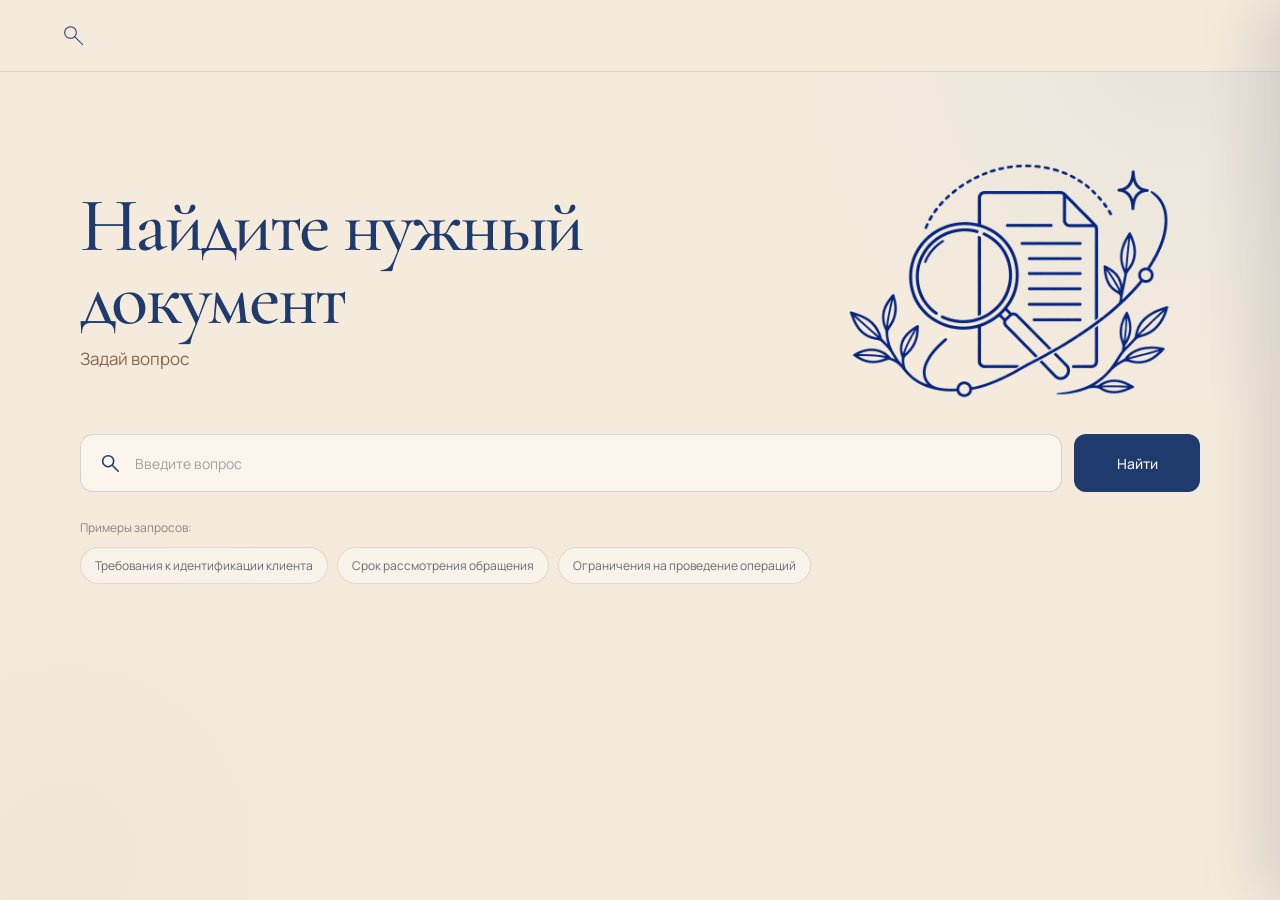
==== frontend/index.html @ 0c2b7472 "Add product interface" ====
<!DOCTYPE html>
<html lang="ru">
<head>
    <meta charset="UTF-8">
    <meta name="viewport" content="width=device-width, initial-scale=1.0">

    <title>Поиск по финансовым документам</title>

    <link rel="preconnect" href="https://fonts.googleapis.com">
    <link rel="preconnect" href="https://fonts.gstatic.com" crossorigin>

    <link
        href="https://fonts.googleapis.com/css2?family=Cormorant+Garamond:wght@400;500;600&family=Manrope:wght@400;500;600&display=swap"
        rel="stylesheet"
    >

    <link rel="stylesheet" href="styles.css">
</head>

<body>

<header class="header">

    <button
        class="logo"
        id="logoButton"
        aria-label="На главную"
        title="На главную"
    >
        <svg viewBox="0 0 48 48">
            <circle cx="18" cy="18" r="10"></circle>
            <line x1="26" y1="26" x2="39" y2="39"></line>
        </svg>
    </button>

</header>


<main class="page">

    <!-- =========================
         ОСНОВНОЙ ПОИСК
    ========================== -->

    <section class="search-section">

        <div class="hero">

            <div class="hero-text">
                <h1>Найдите нужный документ</h1>
                <p>Задай вопрос</p>
            </div>

            <img
                class="hero-illustration"
                src="assets/hero-search.png"
                alt=""
            >

        </div>


        <form
            class="search-form"
            id="searchForm"
        >

            <div
                class="search-input-wrapper"
                id="inputWrapper"
            >

                <svg
                    class="input-icon"
                    viewBox="0 0 24 24"
                    aria-hidden="true"
                >
                    <circle cx="10" cy="10" r="6"></circle>
                    <line x1="15" y1="15" x2="21" y2="21"></line>
                </svg>

                <input
                    id="searchInput"
                    type="text"
                    placeholder="Введите вопрос"
                    autocomplete="off"
                >

                <button
                    type="button"
                    class="clear-button"
                    id="clearButton"
                    aria-label="Очистить запрос"
                >
                    ×
                </button>

            </div>

            <button
                type="submit"
                class="search-button"
            >
                Найти
            </button>

        </form>


        <div
            class="validation-message"
            id="validationMessage"
        >
            <span>!</span>
            Введите вопрос для поиска.
        </div>


        <div
            class="examples"
            id="mainExamples"
        >

            <p>Примеры запросов:</p>

            <div class="example-list">

                <button
                    type="button"
                    data-query="Какие требования предъявляются к идентификации клиента?"
                >
                    Требования к идентификации клиента
                </button>

                <button
                    type="button"
                    data-query="В какие сроки рассматривается обращение клиента банка?"
                >
                    Срок рассмотрения обращения
                </button>

                <button
                    type="button"
                    data-query="В каких случаях банк может отказать клиенту в проведении операции?"
                >
                    Ограничения на проведение операций
                </button>

            </div>

        </div>

    </section>


    <!-- =========================
         ЗАГРУЗКА
    ========================== -->

    <section
        class="state-card loading-state hidden"
        id="loadingState"
    >

        <img
            class="loading-illustration"
            src="assets/loading-search.png"
            alt=""
        >

        <h2>Ищем подходящие документы...</h2>

        <p>
            Это может занять несколько секунд.
        </p>

        <div class="loading-dots">
            <span></span>
            <span></span>
            <span></span>
        </div>

    </section>


    <!-- =========================
         РЕЗУЛЬТАТЫ
    ========================== -->

    <section
        class="results hidden"
        id="resultsState"
    >

        <article class="answer-card">

            <div class="answer-content">

                <div class="answer-header">

                    <h2>
                        Ответ по найденным материалам
                    </h2>

                    <span class="demo-badge">
                        Демонстрационный ответ
                    </span>

                </div>

                <p>
                    Банк может ограничить или отказать в проведении операции
                    в случаях, предусмотренных законодательством и внутренними
                    процедурами контроля. Конкретное решение зависит от
                    обстоятельств операции и применимых нормативных требований.
                </p>

                <div class="answer-sources">

                    <span>Источники ответа:</span>

                    <button
                        type="button"
                        data-answer-source="first"
                    >
                        1
                    </button>

                    <button
                        type="button"
                        data-answer-source="second"
                    >
                        2
                    </button>

                </div>

            </div>


            <img
                class="answer-decoration"
                src="assets/document-stack.png"
                alt=""
            >

        </article>


        <div class="results-heading">

            <h2>Найденные документы</h2>

            <span>2 результата</span>

        </div>


        <!-- результат 1 -->

        <article class="result-card">

            <div class="result-number">
                1
            </div>

            <div class="result-content">

                <h3>
                    Положение Банка России № 762-П
                </h3>

                <div class="result-meta">

                    <span>Банк России</span>

                    <span>•</span>

                    <span>Нормативный документ</span>

                </div>

                <p>
                    …кредитная организация при проведении операций
                    руководствуется установленными требованиями законодательства
                    и внутренними процедурами контроля…
                </p>

                <button
                    type="button"
                    class="source-button"
                    data-source="first"
                >
                    Открыть источник
                    <span>→</span>
                </button>

            </div>

        </article>


        <!-- результат 2 -->

        <article class="result-card">

            <div class="result-number">
                2
            </div>

            <div class="result-content">

                <h3>
                    Федеральный закон № 115-ФЗ
                </h3>

                <div class="result-meta">

                    <span>Российская Федерация</span>

                    <span>•</span>

                    <span>Федеральный закон</span>

                </div>

                <p>
                    …кредитная организация может запросить сведения и документы
                    в случаях, предусмотренных требованиями законодательства,
                    регулирующего проведение финансовых операций…
                </p>

                <button
                    type="button"
                    class="source-button"
                    data-source="second"
                >
                    Открыть источник
                    <span>→</span>
                </button>

            </div>

        </article>

    </section>


    <!-- =========================
         НИЧЕГО НЕ НАЙДЕНО
    ========================== -->

    <section
        class="state-card no-results hidden"
        id="noResultsState"
    >

        <img
            class="empty-illustration"
            src="assets/empty-search.png"
            alt=""
        >

        <h2>
            По вашему запросу ничего не найдено.
        </h2>

        <p>
            Попробуйте изменить формулировку.
        </p>


        <div class="examples no-results-examples">

            <p>Примеры запросов:</p>

            <div class="example-list">

                <button
                    type="button"
                    data-query="Какие требования предъявляются к идентификации клиента?"
                >
                    Требования к идентификации клиента
                </button>

                <button
                    type="button"
                    data-query="В какие сроки рассматривается обращение клиента банка?"
                >
                    Срок рассмотрения обращения
                </button>

                <button
                    type="button"
                    data-query="В каких случаях банк может отказать клиенту в проведении операции?"
                >
                    Ограничения на проведение операций
                </button>

            </div>

        </div>

    </section>

</main>


<!-- =========================
     ЗАТЕМНЕНИЕ DRAWER
========================== -->

<div
    class="drawer-overlay hidden"
    id="drawerOverlay"
></div>


<!-- =========================
     ИНФОРМАЦИЯ ОБ ИСТОЧНИКЕ
========================== -->

<aside
    class="drawer"
    id="drawer"
>

    <div class="drawer-header">

        <h2>
            Информация об источнике
        </h2>

        <button
            type="button"
            id="closeDrawer"
            aria-label="Закрыть"
        >
            ×
        </button>

    </div>


    <div class="drawer-body">

        <h3 id="drawerTitle">
            Положение Банка России № 762-П
        </h3>


        <div class="source-info">

            <div>

                <span>Орган</span>

                <strong id="drawerOrganisation">
                    Банк России
                </strong>

            </div>

            <div>

                <span>Тип</span>

                <strong id="drawerType">
                    Нормативный документ
                </strong>

            </div>

            <div>

                <span>Номер</span>

                <strong id="drawerNumber">
                    № 762-П
                </strong>

            </div>

        </div>


        <div class="fragment-block">

            <h4>
                Найденный фрагмент
            </h4>

            <p id="drawerFragment">
                Кредитная организация при проведении операций
                руководствуется установленными законодательством
                требованиями и внутренними процедурами контроля.
            </p>

        </div>


        <button
            type="button"
            class="external-button"
            id="externalSourceButton"
        >
            Перейти к источнику
            <span>↗</span>
        </button>


    </div>

</aside>


<script src="script.js"></script>

</body>
</html>
---- frontend/styles.css ----
:root {
    /* 6 основных цветов */

    --navy: #1F3B6D;
    --dusty-blue: #AFC6D9;
    --brown: #8B6450;
    --cream: #F5EBDD;
    --light: #FBF6EF;
    --graphite: #2E3137;

    --navy-dark: #162E57;

    --border:
        rgba(46, 49, 55, 0.13);

    --soft-blue:
        rgba(175, 198, 217, 0.22);

    --soft-brown:
        rgba(139, 100, 80, 0.08);

    --shadow:
        0 20px 55px
        rgba(46, 49, 55, 0.065);
}


/* ==============================
   BASE
============================== */

* {
    box-sizing: border-box;
}


html {
    scroll-behavior: smooth;
}


body {
    margin: 0;

    min-height: 100vh;

    background:
        radial-gradient(
            circle at 92% 4%,
            rgba(175, 198, 217, 0.18),
            transparent 28%
        ),
        radial-gradient(
            circle at 5% 95%,
            rgba(139, 100, 80, 0.05),
            transparent 25%
        ),
        var(--cream);

    color: var(--graphite);

    font-family:
        "Manrope",
        Arial,
        sans-serif;

    font-weight: 400;
}


/* ==============================
   HEADER
============================== */

.header {
    position: sticky;

    top: 0;

    z-index: 30;

    height: 72px;

    display: flex;

    align-items: center;

    justify-content: space-between;

    padding:
        0
        52px;

    border-bottom:
        1px solid
        var(--border);

    background:
        rgba(245, 235, 221, 0.90);

    backdrop-filter: blur(14px);
}


.logo,
.menu-button {
    border: 0;

    background: transparent;

    cursor: pointer;
}


/* логотип-лупа */

.logo {
    width: 44px;
    height: 44px;

    padding: 8px;

    border-radius: 50%;

    transition:
        background 0.18s ease,
        transform 0.18s ease;
}


.logo:hover {
    background:
        rgba(175, 198, 217, 0.20);

    transform:
        translateY(-1px);
}


.logo svg {
    display: block;

    width: 100%;
    height: 100%;

    fill: none;

    stroke: var(--navy);

    stroke-width: 1.8;

    stroke-linecap: round;
}



/* ==============================
   PAGE
============================== */

.page {
    width:
        min(
            1120px,
            calc(100% - 48px)
        );

    margin:
        0
        auto;

    padding:
        58px
        0
        90px;
}


/* ==============================
   HERO
============================== */

.hero {
    min-height: 300px;

    display: flex;

    align-items: center;

    justify-content: space-between;

    gap: 70px;

    margin-bottom: 4px;
}


.hero-text {
    flex: 1;
}


.hero h1 {
    max-width: 590px;

    margin:
        0
        0
        11px;

    color: var(--navy);

    font-family:
        "Cormorant Garamond",
        Georgia,
        serif;

    font-size:
        clamp(
            55px,
            6vw,
            78px
        );

    font-weight: 500;

    line-height: 0.95;

    letter-spacing: -0.035em;
}


.hero-text > p {
    margin: 0;

    color: var(--brown);

    font-size: 17px;

    font-weight: 400;
}


/* главная картинка */

.hero-illustration {
    width: 360px;
    max-height: 285px;

    object-fit: contain;

    flex-shrink: 0;

    margin-right: 10px;
}


/* ==============================
   SEARCH
============================== */

.search-form {
    display: grid;

    grid-template-columns:
        minmax(0, 1fr)
        126px;

    gap: 12px;
}


.search-input-wrapper {
    min-height: 58px;

    display: flex;

    align-items: center;

    border:
        1px solid
        rgba(31, 59, 109, 0.19);

    border-radius: 13px;

    background:
        rgba(251, 246, 239, 0.94);

    transition:
        border-color 0.2s ease,
        box-shadow 0.2s ease;
}


.search-input-wrapper:focus-within {
    border-color:
        rgba(31, 59, 109, 0.72);

    box-shadow:
        0
        0
        0
        3px
        rgba(31, 59, 109, 0.065);
}


.search-input-wrapper.error {
    border-color: var(--navy);

    box-shadow:
        0
        0
        0
        3px
        rgba(31, 59, 109, 0.065);
}


.input-icon {
    width: 22px;
    height: 22px;

    margin-left: 18px;

    flex-shrink: 0;

    fill: none;

    stroke: var(--navy);

    stroke-width: 1.7;

    stroke-linecap: round;
}


.search-input-wrapper input {
    flex: 1;

    min-width: 0;

    height: 56px;

    padding:
        0
        14px;

    border: 0;

    outline: 0;

    background: transparent;

    color: var(--graphite);

    font-family:
        "Manrope",
        sans-serif;

    font-size: 14px;

    font-weight: 400;
}


.search-input-wrapper input::placeholder {
    color:
        rgba(46, 49, 55, 0.43);
}


.clear-button {
    width: 43px;

    border: 0;

    background: transparent;

    color: var(--navy);

    font-size: 22px;

    cursor: pointer;

    opacity: 0;

    pointer-events: none;

    transition: opacity 0.15s;
}


.clear-button.visible {
    opacity: 1;

    pointer-events: auto;
}


.search-button {
    border: 0;

    border-radius: 12px;

    background: var(--navy);

    color: var(--light);

    font-family:
        "Manrope",
        sans-serif;

    font-size: 14px;

    font-weight: 500;

    cursor: pointer;

    transition:
        background 0.18s ease,
        transform 0.18s ease;
}


.search-button:hover {
    background: var(--navy-dark);

    transform:
        translateY(-1px);
}


/* ==============================
   VALIDATION
============================== */

.validation-message {
    display: none;

    align-items: center;

    gap: 8px;

    margin:
        10px
        0
        0
        4px;

    color: var(--navy);

    font-size: 13px;

    font-weight: 500;
}


.validation-message.visible {
    display: flex;
}


.validation-message span {
    width: 20px;
    height: 20px;

    display: inline-flex;

    align-items: center;

    justify-content: center;

    flex-shrink: 0;

    border-radius: 50%;

    background: var(--navy);

    color: var(--light);

    font-size: 12px;
}


/* ==============================
   EXAMPLES
============================== */

.examples {
    margin-top: 27px;
}


.examples > p {
    margin:
        0
        0
        11px;

    color:
        rgba(46, 49, 55, 0.55);

    font-size: 12px;
}


.example-list {
    display: flex;

    flex-wrap: wrap;

    gap: 9px;
}


.example-list button {
    padding:
        9px
        14px;

    border:
        1px solid
        rgba(139, 100, 80, 0.20);

    border-radius: 999px;

    background:
        rgba(251, 246, 239, 0.72);

    color:
        rgba(46, 49, 55, 0.70);

    font-family:
        "Manrope",
        sans-serif;

    font-size: 12px;

    font-weight: 400;

    cursor: pointer;

    transition: 0.17s ease;
}


.example-list button:hover {
    border-color:
        rgba(31, 59, 109, 0.24);

    background:
        rgba(175, 198, 217, 0.18);

    color: var(--navy);
}


/* ==============================
   SEARCH ACTIVE
============================== */

body.search-active .hero {
    display: none;
}


body.search-active #mainExamples {
    display: none;
}


body.search-active .search-section {
    margin-bottom: 25px;
}


/* ==============================
   UTILITY
============================== */

.hidden {
    display: none !important;
}


/* ==============================
   STATES
============================== */

.state-card {
    min-height: 465px;

    display: flex;

    flex-direction: column;

    align-items: center;

    justify-content: center;

    padding:
        50px
        36px;

    border:
        1px solid
        var(--border);

    border-radius: 22px;

    background:
        rgba(251, 246, 239, 0.70);

    box-shadow: var(--shadow);

    text-align: center;
}


.state-card h2 {
    margin:
        15px
        0
        6px;

    color: var(--navy);

    font-family:
        "Cormorant Garamond",
        Georgia,
        serif;

    font-size: 34px;

    font-weight: 500;

    letter-spacing: -0.02em;
}


.state-card > p {
    margin: 0;

    color:
        rgba(46, 49, 55, 0.55);

    font-size: 14px;
}


/* ==============================
   LOADING
============================== */

.loading-illustration {
    width: 220px;
    height: 175px;

    object-fit: contain;
}


.loading-dots {
    display: flex;

    gap: 7px;

    margin-top: 20px;
}


.loading-dots span {
    width: 6px;
    height: 6px;

    border-radius: 50%;

    background: var(--navy);

    opacity: 0.25;

    animation:
        loadingDots
        1.2s
        infinite;
}


.loading-dots span:nth-child(2) {
    animation-delay: 0.2s;
}


.loading-dots span:nth-child(3) {
    animation-delay: 0.4s;
}


@keyframes loadingDots {

    0%,
    80%,
    100% {
        opacity: 0.22;

        transform:
            translateY(0);
    }

    40% {
        opacity: 1;

        transform:
            translateY(-4px);
    }

}


/* ==============================
   ANSWER CARD
============================== */

.answer-card {
    position: relative;

    min-height: 215px;

    overflow: hidden;

    padding:
        29px
        195px
        28px
        30px;

    margin-bottom: 35px;

    border:
        1px solid
        rgba(175, 198, 217, 0.44);

    border-radius: 19px;

    background:
        linear-gradient(
            115deg,
            rgba(175, 198, 217, 0.17),
            rgba(251, 246, 239, 0.79)
        );
}


.answer-content {
    width: 100%;
}


.answer-header {
    display: flex;

    flex-wrap: wrap;

    align-items: center;

    gap: 14px;

    margin-bottom: 13px;
}


.answer-card h2,
.results-heading h2 {
    margin: 0;

    color: var(--navy);

    font-family:
        "Cormorant Garamond",
        Georgia,
        serif;

    font-size: 29px;

    font-weight: 500;
}


.demo-badge {
    padding:
        6px
        9px;

    border-radius: 999px;

    background:
        rgba(139, 100, 80, 0.09);

    color: var(--brown);

    font-size: 10px;
}


.answer-card p {
    max-width: 720px;

    margin: 0;

    color:
        rgba(46, 49, 55, 0.76);

    font-size: 13px;

    line-height: 1.72;
}


.answer-sources {
    display: flex;

    align-items: center;

    gap: 8px;

    margin-top: 19px;

    color:
        rgba(46, 49, 55, 0.61);

    font-size: 12px;
}


.answer-sources button {
    width: 30px;
    height: 30px;

    border: 0;

    border-radius: 50%;

    background:
        rgba(175, 198, 217, 0.27);

    color: var(--navy);

    cursor: pointer;

    transition: 0.15s ease;
}


.answer-sources button:hover {
    background:
        rgba(175, 198, 217, 0.48);

    transform:
        translateY(-1px);
}


/* картинка документа справа */

.answer-decoration {
    position: absolute;

    right: 22px;
    bottom: 10px;

    width: 135px;
    height: 150px;

    object-fit: contain;

    opacity: 0.76;
}


/* ==============================
   RESULTS
============================== */

.results-heading {
    display: flex;

    align-items: baseline;

    justify-content: space-between;

    margin-bottom: 14px;
}


.results-heading span {
    color:
        rgba(46, 49, 55, 0.49);

    font-size: 12px;
}


.result-card {
    display: grid;

    grid-template-columns:
        42px
        minmax(0, 1fr);

    gap: 17px;

    padding: 22px;

    margin-bottom: 12px;

    border:
        1px solid
        var(--border);

    border-radius: 17px;

    background:
        rgba(251, 246, 239, 0.77);

    transition: 0.16s ease;
}


.result-card:hover {
    border-color:
        rgba(31, 59, 109, 0.22);

    transform:
        translateY(-1px);

    box-shadow:
        0
        11px
        31px
        rgba(46, 49, 55, 0.045);
}


.result-number {
    width: 35px;
    height: 35px;

    display: flex;

    align-items: center;

    justify-content: center;

    border-radius: 50%;

    background:
        rgba(175, 198, 217, 0.27);

    color: var(--navy);

    font-family:
        "Cormorant Garamond",
        serif;

    font-size: 19px;

    font-weight: 600;
}


.result-content h3 {
    margin:
        0
        0
        5px;

    color: var(--navy);

    font-size: 14px;

    font-weight: 600;
}


.result-meta {
    display: flex;

    flex-wrap: wrap;

    gap: 7px;

    color:
        rgba(46, 49, 55, 0.45);

    font-size: 11px;
}


.result-content > p {
    max-width: 850px;

    margin:
        13px
        0;

    color:
        rgba(46, 49, 55, 0.72);

    font-size: 12px;

    line-height: 1.68;
}


.source-button {
    display: inline-flex;

    align-items: center;

    gap: 5px;

    padding: 0;

    border: 0;

    background: transparent;

    color: var(--navy);

    font-family:
        "Manrope",
        sans-serif;

    font-size: 12px;

    font-weight: 600;

    cursor: pointer;
}


/* ==============================
   NO RESULTS
============================== */

.no-results {
    justify-content: flex-start;

    padding-top: 42px;
}


.empty-illustration {
    width: 245px;
    height: 205px;

    object-fit: contain;
}


.no-results-examples {
    width: 100%;

    margin-top: 47px;

    padding-top: 26px;

    border-top:
        1px solid
        var(--border);

    text-align: left;
}


/* ==============================
   DRAWER OVERLAY
============================== */

.drawer-overlay {
    position: fixed;

    inset: 0;

    z-index: 50;

    background:
        rgba(46, 49, 55, 0.40);

    backdrop-filter:
        blur(2px);
}


/* ==============================
   DRAWER
============================== */

.drawer {
    position: fixed;

    top: 0;
    right: 0;

    z-index: 60;

    width:
        min(
            470px,
            100%
        );

    height: 100vh;

    overflow-y: auto;

    padding:
        28px
        30px
        40px;

    background:
        var(--cream);

    box-shadow:
        -20px
        0
        60px
        rgba(46, 49, 55, 0.14);

    transform:
        translateX(100%);

    transition:
        transform
        0.28s
        ease;
}


.drawer.open {
    transform:
        translateX(0);
}


.drawer-header {
    display: flex;

    align-items: center;

    justify-content: space-between;

    padding-bottom: 20px;

    border-bottom:
        1px solid
        var(--border);
}


.drawer-header h2 {
    margin: 0;

    color: var(--navy);

    font-family:
        "Cormorant Garamond",
        serif;

    font-size: 29px;

    font-weight: 500;
}


.drawer-header button {
    border: 0;

    background: transparent;

    color: var(--navy);

    font-size: 25px;

    cursor: pointer;
}


.drawer-body > h3 {
    margin:
        28px
        0
        20px;

    color: var(--navy);

    font-size: 16px;

    font-weight: 600;
}


/* ==============================
   SOURCE INFO
============================== */

.source-info {
    display: grid;

    gap: 1px;

    overflow: hidden;

    border:
        1px solid
        var(--border);

    border-radius: 12px;

    background:
        var(--border);
}


.source-info div {
    display: grid;

    grid-template-columns:
        90px
        1fr;

    gap: 16px;

    padding:
        13px
        14px;

    background:
        rgba(251, 246, 239, 0.97);

    font-size: 12px;
}


.source-info span {
    color:
        rgba(46, 49, 55, 0.43);
}


.source-info strong {
    color: var(--graphite);

    font-weight: 500;
}


/* ==============================
   FRAGMENT
============================== */

.fragment-block {
    margin-top: 28px;
}


.fragment-block h4 {
    margin:
        0
        0
        10px;

    color: var(--navy);

    font-size: 13px;

    font-weight: 600;
}


.fragment-block p {
    margin: 0;

    padding: 17px;

    border-radius: 12px;

    background: var(--soft-brown);

    color:
        rgba(46, 49, 55, 0.77);

    font-size: 12px;

    line-height: 1.72;
}


/* ==============================
   DRAWER BUTTON
============================== */

.external-button {
    width: 100%;

    display: flex;

    align-items: center;

    justify-content: center;

    gap: 9px;

    margin-top: 20px;

    padding: 14px;

    border: 0;

    border-radius: 10px;

    background: var(--navy);

    color: var(--light);

    font-family:
        "Manrope",
        sans-serif;

    font-size: 13px;

    font-weight: 500;

    cursor: pointer;

    transition: 0.17s ease;
}


.external-button:hover {
    background: var(--navy-dark);

    transform:
        translateY(-1px);
}




/* ==============================
   MOBILE
============================== */

@media (max-width: 760px) {

    .header {
        padding:
            0
            20px;
    }


    .page {
        width:
            min(
                calc(100% - 28px),
                1120px
            );

        padding-top: 34px;
    }


    .hero {
        min-height: auto;

        flex-direction: column;

        align-items: flex-start;

        gap: 18px;
    }


    .hero h1 {
        font-size: 52px;
    }


    .hero-illustration {
        width: 255px;

        align-self: center;

        margin: 0;
    }


    .search-form {
        grid-template-columns: 1fr;
    }


    .search-button {
        min-height: 50px;
    }


    .answer-card {
        padding: 24px;
    }


    .answer-decoration {
        display: none;
    }


    .answer-header {
        flex-direction: column;

        align-items: flex-start;
    }


    .result-card {
        grid-template-columns:
            35px
            1fr;
    }


    .drawer {
        padding:
            22px
            20px
            35px;
    }

}
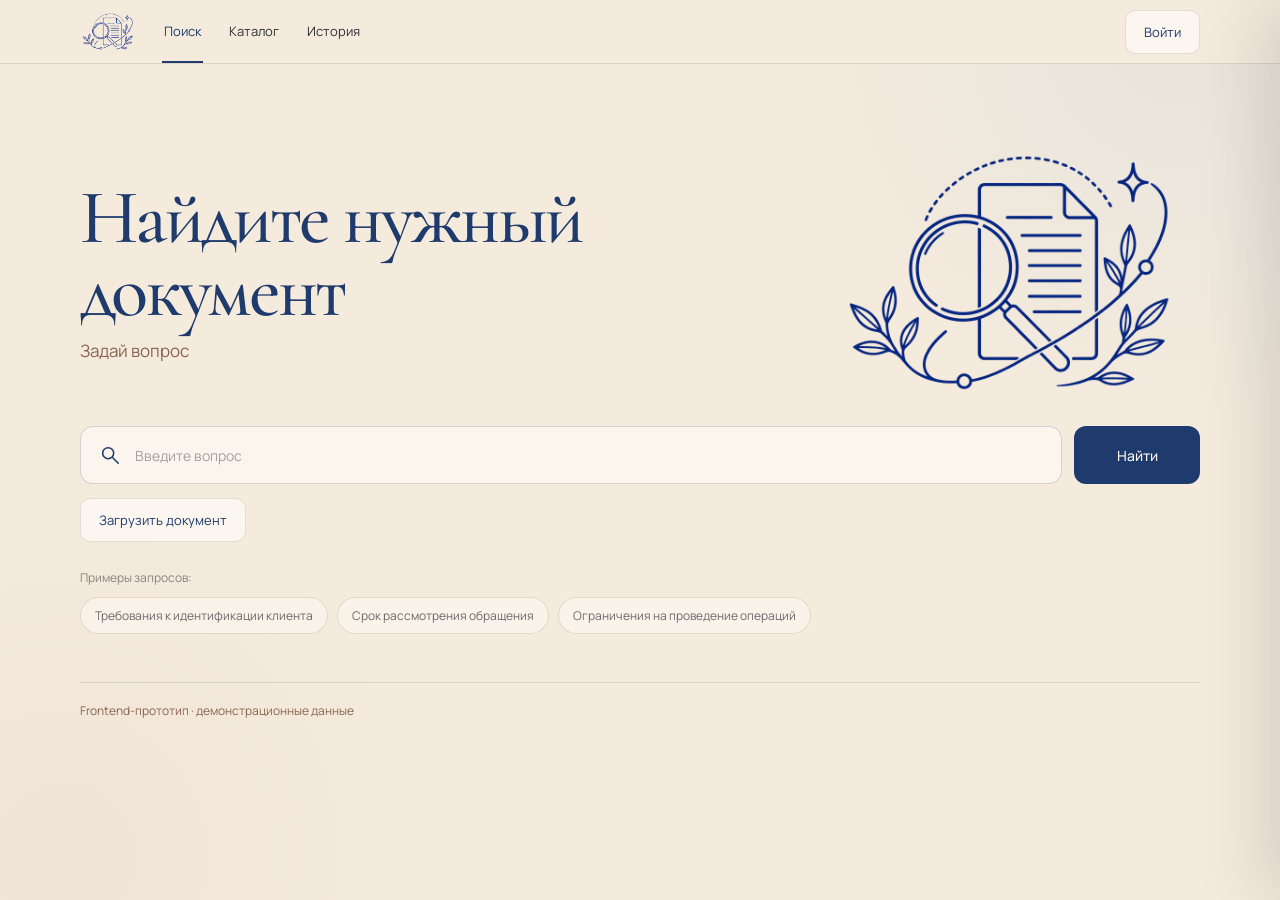
==== commit 091ce478: "Adding recomendations" ====
--- a/frontend/index.html
+++ b/frontend/index.html
@@ -27,13 +27,11 @@
         aria-label="На главную"
         title="На главную"
     >
-        <svg viewBox="0 0 48 48">
-            <circle cx="18" cy="18" r="10"></circle>
-            <line x1="26" y1="26" x2="39" y2="39"></line>
-        </svg>
+        <img src="assets/hero-search.png" alt="">
     </button>
 
-</header>
+<nav aria-label="Основная навигация"><button data-nav="search" aria-current="page">Поиск</button><button data-nav="catalog">Каталог</button><button data-nav="history">История</button></nav>
+<div class="account"><button id="accountButton" class="secondary" aria-expanded="false">Войти</button><div id="accountMenu" class="account-menu hidden"><button data-nav="history">История</button><button id="logoutButton">Выйти</button></div></div></header>
 
 
 <main class="page">
@@ -42,7 +40,7 @@
          ОСНОВНОЙ ПОИСК
     ========================== -->
 
-    <section class="search-section">
+    <div id="searchScreen"><section class="search-section">
 
         <div class="hero">
 
@@ -82,7 +80,7 @@
                 <input
                     id="searchInput"
                     type="text"
-                    placeholder="Введите вопрос"
+                    aria-label="Введите вопрос" placeholder="Введите вопрос"
                     autocomplete="off"
                 >
 
@@ -104,7 +102,7 @@
                 Найти
             </button>
 
-        </form>
+        </form><button type="button" id="uploadButton" class="secondary upload-button">Загрузить документ</button>
 
 
         <div
@@ -215,25 +213,7 @@
                     обстоятельств операции и применимых нормативных требований.
                 </p>
 
-                <div class="answer-sources">
-
-                    <span>Источники ответа:</span>
-
-                    <button
-                        type="button"
-                        data-answer-source="first"
-                    >
-                        1
-                    </button>
-
-                    <button
-                        type="button"
-                        data-answer-source="second"
-                    >
-                        2
-                    </button>
-
-                </div>
+                <div class="answer-sources" id="answerSources"></div>
 
             </div>
 
@@ -256,93 +236,7 @@
         </div>
 
 
-        <!-- результат 1 -->
-
-        <article class="result-card">
-
-            <div class="result-number">
-                1
-            </div>
-
-            <div class="result-content">
-
-                <h3>
-                    Положение Банка России № 762-П
-                </h3>
-
-                <div class="result-meta">
-
-                    <span>Банк России</span>
-
-                    <span>•</span>
-
-                    <span>Нормативный документ</span>
-
-                </div>
-
-                <p>
-                    …кредитная организация при проведении операций
-                    руководствуется установленными требованиями законодательства
-                    и внутренними процедурами контроля…
-                </p>
-
-                <button
-                    type="button"
-                    class="source-button"
-                    data-source="first"
-                >
-                    Открыть источник
-                    <span>→</span>
-                </button>
-
-            </div>
-
-        </article>
-
-
-        <!-- результат 2 -->
-
-        <article class="result-card">
-
-            <div class="result-number">
-                2
-            </div>
-
-            <div class="result-content">
-
-                <h3>
-                    Федеральный закон № 115-ФЗ
-                </h3>
-
-                <div class="result-meta">
-
-                    <span>Российская Федерация</span>
-
-                    <span>•</span>
-
-                    <span>Федеральный закон</span>
-
-                </div>
-
-                <p>
-                    …кредитная организация может запросить сведения и документы
-                    в случаях, предусмотренных требованиями законодательства,
-                    регулирующего проведение финансовых операций…
-                </p>
-
-                <button
-                    type="button"
-                    class="source-button"
-                    data-source="second"
-                >
-                    Открыть источник
-                    <span>→</span>
-                </button>
-
-            </div>
-
-        </article>
-
+<div id="searchDocuments"></div>
     </section>
 
 
@@ -403,7 +297,13 @@
 
     </section>
 
-</main>
+</div>
+<section id="catalogScreen" class="hidden"><h1 class="screen-title">Каталог документов</h1><p class="subtitle">Нормативные документы финансовой сферы</p><p class="demo-note">Демонстрационные документы, реквизиты и связи</p><input class="field" id="catalogQuery" aria-label="Поиск по названию или номеру документа" placeholder="Поиск по названию или номеру документа"><div id="statusFilters" class="filters"></div><label class="type-label">Тип документа <select id="typeFilter" class="field"><option value="">Все типы</option><option>Федеральный закон</option><option>Положение</option><option>Указание</option></select></label><p id="catalogCount" role="status"></p><div id="catalogDocuments"></div></section>
+<section id="historyScreen" class="hidden"></section>
+<section id="uploadScreen" class="hidden"><h1 class="screen-title">Загрузить документ</h1><p class="subtitle">Найдите похожий документ по скану или файлу</p><p class="demo-note">Демонстрация: файл остаётся на устройстве, содержимое не анализируется.</p><div id="uploadContent"></div></section>
+<p class="prototype-note">Frontend-прототип · демонстрационные данные</p></main>
+<input id="fileInput" type="file" accept=".png,.jpg,.jpeg,.pdf" hidden>
+<dialog id="authDialog" aria-labelledby="authTitle"><button class="dialog-close" data-close-auth aria-label="Закрыть">×</button><h2 id="authTitle">Вход</h2><p class="demo-note">Демонстрационный вход. Используйте вымышленные данные.</p><form id="authForm"></form><button id="authSwitch" class="source-button"></button></dialog>
 
 
 <!-- =========================
@@ -422,13 +322,13 @@
 
 <aside
     class="drawer"
-    id="drawer"
+    id="drawer" role="dialog" aria-modal="true" aria-labelledby="drawerHeading" inert
 >
 
     <div class="drawer-header">
 
-        <h2>
-            Информация об источнике
+        <h2 id="drawerHeading">
+            Информация о документе
         </h2>
 
         <button
@@ -442,74 +342,7 @@
     </div>
 
 
-    <div class="drawer-body">
-
-        <h3 id="drawerTitle">
-            Положение Банка России № 762-П
-        </h3>
-
-
-        <div class="source-info">
-
-            <div>
-
-                <span>Орган</span>
-
-                <strong id="drawerOrganisation">
-                    Банк России
-                </strong>
-
-            </div>
-
-            <div>
-
-                <span>Тип</span>
-
-                <strong id="drawerType">
-                    Нормативный документ
-                </strong>
-
-            </div>
-
-            <div>
-
-                <span>Номер</span>
-
-                <strong id="drawerNumber">
-                    № 762-П
-                </strong>
-
-            </div>
-
-        </div>
-
-
-        <div class="fragment-block">
-
-            <h4>
-                Найденный фрагмент
-            </h4>
-
-            <p id="drawerFragment">
-                Кредитная организация при проведении операций
-                руководствуется установленными законодательством
-                требованиями и внутренними процедурами контроля.
-            </p>
-
-        </div>
-
-
-        <button
-            type="button"
-            class="external-button"
-            id="externalSourceButton"
-        >
-            Перейти к источнику
-            <span>↗</span>
-        </button>
-
-
-    </div>
+    <div class="drawer-body" id="drawerBody"></div>
 
 </aside>
 
--- a/frontend/styles.css
+++ b/frontend/styles.css
@@ -1440,3 +1440,77 @@
     }
 
 }
+/* Prototype extensions: retain the established palette, typography and assets. */
+button,input,select { font: inherit; }
+button { cursor: pointer; }
+button:focus-visible,input:focus-visible,select:focus-visible { outline: 2px solid var(--navy); outline-offset: 4px; }
+.header { height: 64px; gap: 26px; padding-inline: max(24px,calc((100% - 1120px)/2)); }
+.logo { width: 56px; height: 54px; padding: 0; flex-shrink: 0; }
+.logo img { width: 100%; height: 100%; object-fit: contain; }
+.header nav { display: flex; gap: 24px; margin-right: auto; height: 100%; }
+.header nav button { border: 0; border-bottom: 2px solid transparent; background: transparent; color: var(--graphite); font-size: 13px; padding: 0 2px; }
+.header nav [aria-current] { color: var(--navy); border-bottom-color: var(--navy); }
+.secondary { background: var(--light); color: var(--navy); border: 1px solid var(--border); border-radius: 10px; padding: 12px 18px; font-size: 13px; }
+.secondary:hover { background: var(--soft-blue); }
+.upload-button { margin-top: 14px; }
+.account { position: relative; }
+.account > button { max-width: 200px; overflow: hidden; text-overflow: ellipsis; white-space: nowrap; }
+.account-menu { position: absolute; right: 0; top: 48px; min-width: 150px; padding: 6px; background: var(--light); border: 1px solid var(--border); border-radius: 12px; }
+.account-menu button { display: block; padding: 12px; width: 100%; text-align: left; border: 0; background: transparent; color: var(--navy); }
+.account-menu button:hover { background: var(--soft-blue); }
+.screen-title { font: 500 52px/1.08 'Cormorant Garamond',Georgia,serif; color: var(--navy); margin: 4px 0 12px; }
+.subtitle { font-size: 15px; color: var(--brown); margin: 0 0 20px; }
+.demo-note,.prototype-note { font-size: 12px; line-height: 1.7; color: var(--brown); }
+.prototype-note { margin-top: 48px; padding-top: 18px; border-top: 1px solid var(--border); }
+.field { display: block; width: 100%; border: 1px solid var(--border); border-radius: 10px; padding: 15px; background: var(--light); color: var(--graphite); min-width: 0; }
+.filters { display: flex; flex-wrap: wrap; gap: 8px; margin: 20px 0; }
+.filters button { border: 1px solid var(--border); border-radius: 99px; padding: 10px 15px; color: var(--graphite); background: transparent; font-size: 12px; }
+.filters [aria-pressed=true] { background: var(--soft-blue); border-color: var(--navy); color: var(--navy); }
+.type-label { display: flex; align-items: center; gap: 14px; font-size: 12px; }
+.type-label select { width: 240px; }
+#catalogCount { font-size: 12px; color: var(--brown); margin: 24px 0 12px; }
+.status { display: inline-block; border-radius: 99px; padding: 5px 10px; font-size: 11px; margin: 12px 0 0; }
+.status.active { color: var(--navy); background: var(--soft-blue); }
+.status.future { color: var(--brown); background: var(--soft-brown); }
+.status.expired { color: var(--graphite); background: rgba(46,49,55,.08); }
+.answer-sources { display: block; line-height: 1.8; }
+.drawer .status { margin-bottom: 18px; }
+.related-list { display: grid; }
+.related-list button { border: 0; border-bottom: 1px solid var(--border); padding: 16px 0; background: transparent; color: var(--navy); text-align: left; font-size: 13px; line-height: 1.7; }
+.history-row { display: flex; justify-content: space-between; gap: 20px; width: 100%; text-align: left; background: var(--light); color: var(--navy); padding: 22px; border: 1px solid var(--border); border-radius: 12px; margin-bottom: 10px; }
+.history-row small { white-space: nowrap; color: var(--brown); }
+.group-title { font: 500 30px 'Cormorant Garamond',Georgia,serif; color: var(--navy); }
+.state-card > button { margin-top: 22px; padding: 14px 24px; }
+dialog { width: min(440px,calc(100% - 28px)); border: 1px solid var(--border); border-radius: 20px; padding: 32px; color: var(--graphite); background: var(--light); max-height: calc(100dvh - 30px); }
+dialog::backdrop { background: rgba(46,49,55,.4); }
+dialog h2 { font: 500 40px 'Cormorant Garamond',Georgia,serif; margin: 0; color: var(--navy); }
+.dialog-close { position: absolute; right: 16px; top: 12px; border: 0; background: transparent; color: var(--navy); font-size: 26px; }
+#authForm label { display: block; font-size: 12px; margin: 16px 0; }
+#authForm input { margin-top: 7px; }
+#authForm .search-button { width: 100%; padding: 16px; margin-bottom: 20px; }
+#authError { color: var(--brown); font-size: 12px; }
+.drop-zone { border: 1px dashed var(--brown); background: var(--light); border-radius: 18px; text-align: center; padding: 32px 20px; }
+.drop-zone h2 { font: 500 34px 'Cormorant Garamond',Georgia,serif; color: var(--navy); }
+.drop-zone p { font-size: 13px; color: var(--brown); }
+.drag-over { background: var(--soft-blue); }
+.file-card { padding: 24px; border: 1px solid var(--border); background: var(--light); margin-top: 16px; border-radius: 14px; overflow-wrap: anywhere; }
+.file-actions { display: flex; gap: 10px; margin-top: 18px; }
+.file-actions button { padding: 14px 22px; }
+.sr-only { position: absolute; width: 1px; height: 1px; padding: 0; overflow: hidden; clip: rect(0,0,0,0); white-space: nowrap; }
+@media(max-width:760px) {
+ .header { gap: 12px; padding: 0 14px; height: 62px; }
+ .logo { width: 38px; height: 44px; }
+ .header nav { gap: 12px; }
+ .header nav button { font-size: 12px; }
+ .account > button { max-width: 88px; padding: 9px; font-size: 12px; }
+ .screen-title { font-size: 42px; }
+ .history-row { flex-direction: column; gap: 10px; }
+ .type-label { flex-wrap: wrap; }
+ .type-label select { width: 100%; }
+ .result-card { padding: 18px 14px; gap: 10px; }
+ .state-card { padding: 30px 18px; min-height: 380px; }
+ .drawer { height: 100dvh; }
+ .source-info div { grid-template-columns: 100px minmax(0,1fr); gap: 8px; }
+ .source-info strong { overflow-wrap: anywhere; }
+}
+@media(prefers-reduced-motion:reduce) { *,*::before,*::after { animation: none !important; transition: none !important; scroll-behavior: auto !important; } }
